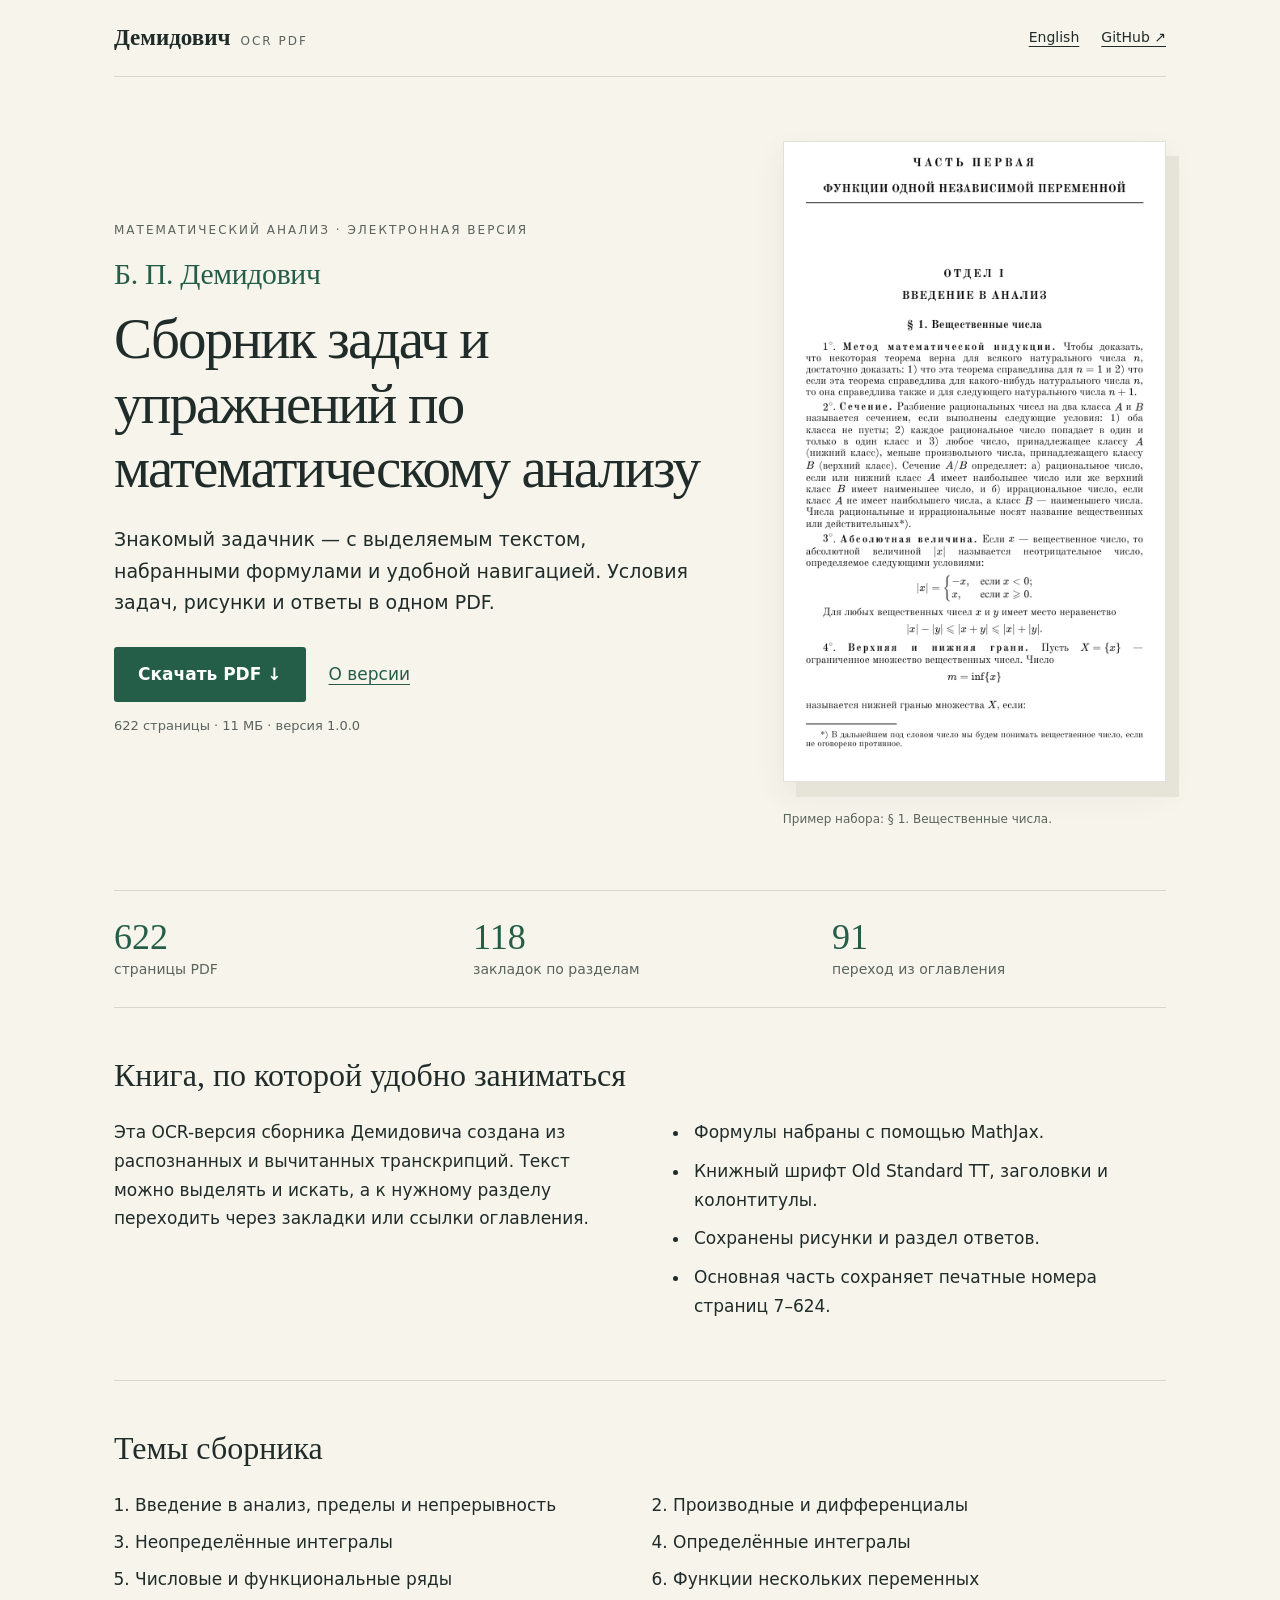
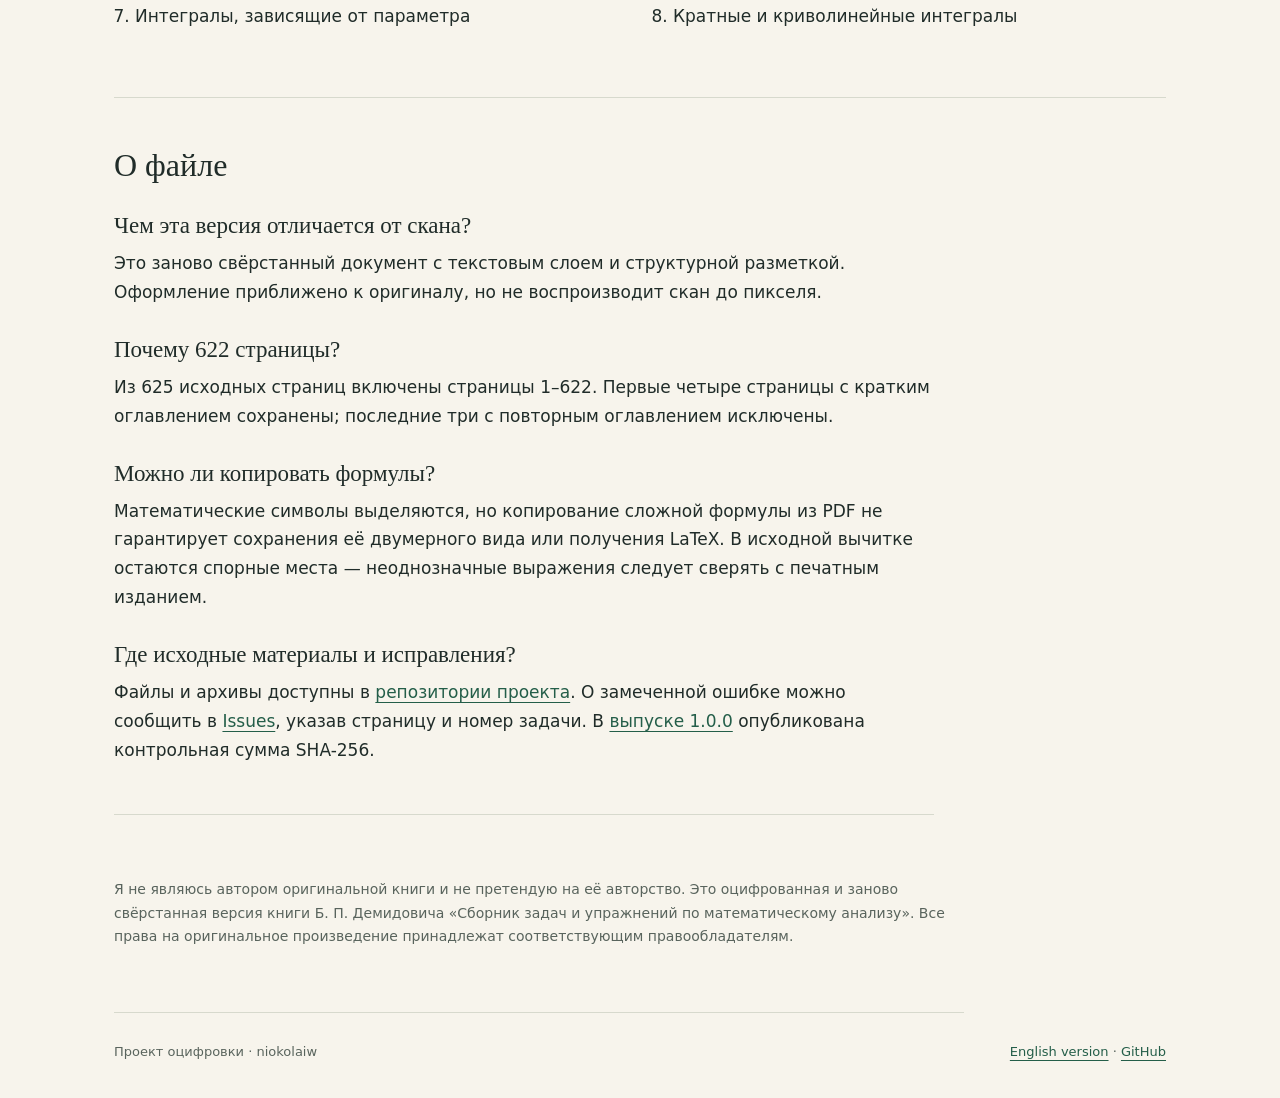
==== docs/index.html @ cefa4a16 "Add bilingual book pages with search metadata and sitemap" ====
<!doctype html>
<html lang="ru">
<head>
  <meta charset="utf-8">
  <meta name="viewport" content="width=device-width,initial-scale=1">
  <title>Демидович — сборник задач по математическому анализу, OCR PDF</title>
  <meta name="description" content="Б. П. Демидович: сборник задач и упражнений по математическому анализу в PDF. 622 страницы, выделяемый текст и формулы, ответы, 118 закладок. Скачать OCR-версию.">
  <meta name="robots" content="index,follow,max-image-preview:large">
  <link rel="canonical" href="https://niokolaiw.github.io/Demidovich-ocr-full-/">
  <link rel="alternate" hreflang="ru" href="https://niokolaiw.github.io/Demidovich-ocr-full-/">
  <link rel="alternate" hreflang="en" href="https://niokolaiw.github.io/Demidovich-ocr-full-/en/">
  <link rel="alternate" hreflang="x-default" href="https://niokolaiw.github.io/Demidovich-ocr-full-/">
  <link rel="sitemap" type="application/xml" href="sitemap.xml">
  <link rel="stylesheet" href="style.css">
  <meta property="og:type" content="website">
  <meta property="og:locale" content="ru_RU">
  <meta property="og:title" content="Демидович — математический анализ. OCR PDF">
  <meta property="og:description" content="622 страницы с выделяемым текстом и формулами, ответами, закладками и оглавлением. Восстановленная книжная вёрстка.">
  <meta property="og:url" content="https://niokolaiw.github.io/Demidovich-ocr-full-/">
  <meta property="og:image" content="https://niokolaiw.github.io/Demidovich-ocr-full-/preview-page.png">
  <meta name="twitter:card" content="summary_large_image">
  <script type="application/ld+json">{"@context":"https://schema.org","@type":"Book","name":"Сборник задач и упражнений по математическому анализу","alternateName":"Problems and Exercises in Mathematical Analysis","author":{"@type":"Person","name":"Борис Павлович Демидович"},"inLanguage":"ru","bookFormat":"https://schema.org/EBook","numberOfPages":622,"url":"https://niokolaiw.github.io/Demidovich-ocr-full-/","description":"Оцифрованная и заново свёрстанная версия сборника задач Б. П. Демидовича. Выделяемый текст, математические символы, ответы и закладки.","image":"https://niokolaiw.github.io/Demidovich-ocr-full-/preview-page.png","encoding":{"@type":"MediaObject","encodingFormat":"application/pdf","contentUrl":"https://github.com/niokolaiw/Demidovich-ocr-full-/releases/download/v1.0.0/demidovich-mathematical-analysis-ocr.pdf"}}</script>
</head>
<body>
<a class="skip" href="#main">К содержанию</a>
<div class="wrap">
  <header><a class="brand" href="./">Демидович<span>OCR PDF</span></a><nav aria-label="Главная навигация"><a href="en/" lang="en" hreflang="en">English</a><a href="https://github.com/niokolaiw/Demidovich-ocr-full-">GitHub ↗</a></nav></header>
  <main id="main">
    <section class="hero" aria-labelledby="book-title">
      <div><p class="eyebrow">Математический анализ · Электронная версия</p>
        <h1 id="book-title"><span>Б. П. Демидович</span>Сборник задач и упражнений по математическому анализу</h1>
        <p class="lead">Знакомый задачник — с выделяемым текстом, набранными формулами и удобной навигацией. Условия задач, рисунки и ответы в одном PDF.</p>
        <div class="actions"><a class="button" href="https://github.com/niokolaiw/Demidovich-ocr-full-/releases/download/v1.0.0/demidovich-mathematical-analysis-ocr.pdf">Скачать PDF ↓</a><a href="#about">О версии</a></div>
        <p class="small">622 страницы · 11 МБ · версия 1.0.0</p>
      </div>
      <figure class="preview"><a href="preview-page.png" aria-label="Открыть пример страницы в полном размере"><img src="preview-page.png" alt="Б. П. Демидович: начало раздела «Введение в анализ» в восстановленной вёрстке" width="471" height="790" fetchpriority="high"></a><figcaption>Пример набора: § 1. Вещественные числа.</figcaption></figure>
    </section>
    <div class="facts" aria-label="Навигация по книге"><div><b>622</b><span>страницы PDF</span></div><div><b>118</b><span>закладок по разделам</span></div><div><b>91</b><span>переход из оглавления</span></div></div>
    <section class="section" id="about"><h2>Книга, по которой удобно заниматься</h2><div class="columns"><p>Эта OCR-версия сборника Демидовича создана из распознанных и вычитанных транскрипций. Текст можно выделять и искать, а к нужному разделу переходить через закладки или ссылки оглавления.</p><ul class="features"><li>Формулы набраны с помощью MathJax.</li><li>Книжный шрифт Old Standard TT, заголовки и колонтитулы.</li><li>Сохранены рисунки и раздел ответов.</li><li>Основная часть сохраняет печатные номера страниц 7–624.</li></ul></div></section>
    <section class="section"><h2>Темы сборника</h2><ol class="subjects"><li>Введение в анализ, пределы и непрерывность</li><li>Производные и дифференциалы</li><li>Неопределённые интегралы</li><li>Определённые интегралы</li><li>Числовые и функциональные ряды</li><li>Функции нескольких переменных</li><li>Интегралы, зависящие от параметра</li><li>Кратные и криволинейные интегралы</li></ol></section>
    <section class="section questions"><h2>О файле</h2><h3>Чем эта версия отличается от скана?</h3><p>Это заново свёрстанный документ с текстовым слоем и структурной разметкой. Оформление приближено к оригиналу, но не воспроизводит скан до пикселя.</p><h3>Почему 622 страницы?</h3><p>Из 625 исходных страниц включены страницы 1–622. Первые четыре страницы с кратким оглавлением сохранены; последние три с повторным оглавлением исключены.</p><h3>Можно ли копировать формулы?</h3><p>Математические символы выделяются, но копирование сложной формулы из PDF не гарантирует сохранения её двумерного вида или получения LaTeX. В исходной вычитке остаются спорные места — неоднозначные выражения следует сверять с печатным изданием.</p><h3>Где исходные материалы и исправления?</h3><p>Файлы и архивы доступны в <a href="https://github.com/niokolaiw/Demidovich-ocr-full-">репозитории проекта</a>. О замеченной ошибке можно сообщить в <a href="https://github.com/niokolaiw/Demidovich-ocr-full-/issues">Issues</a>, указав страницу и номер задачи. В <a href="https://github.com/niokolaiw/Demidovich-ocr-full-/releases/tag/v1.0.0">выпуске 1.0.0</a> опубликована контрольная сумма SHA-256.</p></section>
    <section class="section credit" aria-label="Авторство"><p>Я не являюсь автором оригинальной книги и не претендую на её авторство. Это оцифрованная и заново свёрстанная версия книги Б. П. Демидовича «Сборник задач и упражнений по математическому анализу». Все права на оригинальное произведение принадлежат соответствующим правообладателям.</p></section>
  </main>
  <footer><span>Проект оцифровки · niokolaiw</span><div><a href="en/" lang="en">English version</a> · <a href="https://github.com/niokolaiw/Demidovich-ocr-full-">GitHub</a></div></footer>
</div>
</body>
</html>
---- docs/style.css ----
:root{color-scheme:light;--paper:#f7f4ec;--ink:#202c29;--muted:#59645d;--line:#d7d9cd;--green:#245e49}*{box-sizing:border-box}html{scroll-behavior:smooth}body{margin:0;background:var(--paper);color:var(--ink);font:17px/1.7 system-ui,-apple-system,BlinkMacSystemFont,"Segoe UI",sans-serif}a{color:var(--green);text-underline-offset:4px}a:hover{text-decoration-thickness:2px}a:focus-visible{outline:3px solid #9f6028;outline-offset:5px}.wrap{max-width:1120px;padding:0 34px;margin:auto}.skip{position:absolute;top:-100px;left:20px;background:white;padding:10px}.skip:focus{top:10px}header{display:flex;align-items:center;justify-content:space-between;gap:24px;padding:25px 0;border-bottom:1px solid var(--line)}.brand{font:700 23px Georgia,serif;text-decoration:none;color:var(--ink)}.brand span{font:12px system-ui,sans-serif;letter-spacing:2px;margin-left:10px;color:var(--muted)}nav{display:flex;gap:22px;font-size:14px}nav a{color:var(--ink)}.hero{display:grid;grid-template-columns:1.25fr .8fr;gap:70px;align-items:center;padding:64px 0 60px}.eyebrow{text-transform:uppercase;letter-spacing:2px;color:var(--muted);font-size:12px;margin:0 0 17px}h1,h2,h3{font-family:Georgia,"Times New Roman",serif;line-height:1.13;font-weight:400}h1{font-size:clamp(36px,4.6vw,57px);letter-spacing:-1.8px;margin:0 0 24px}h1 span{display:block;font-size:.52em;letter-spacing:-.3px;margin-bottom:16px;color:var(--green)}.lead{font-size:19px;line-height:1.65;max-width:610px}.actions{display:flex;flex-wrap:wrap;align-items:center;gap:13px 23px;margin:29px 0 13px}.button{background:var(--green);color:#fff;padding:13px 24px;border-radius:3px;text-decoration:none;font-weight:650}.button:hover{background:#194633}.small{font-size:13px;color:var(--muted)}.preview{margin:0;position:relative}.preview img{width:100%;height:auto;display:block;border:1px solid #e2e1d9;box-shadow:13px 15px 0 #e6e4d9,0 12px 30px #22332a13}.preview figcaption{font-size:12px;color:var(--muted);margin-top:27px}.facts{display:grid;grid-template-columns:repeat(3,1fr);border-block:1px solid var(--line);padding:25px 0;gap:25px}.facts div{display:flex;flex-direction:column}.facts b{font:36px Georgia,serif;color:var(--green)}.facts span{font-size:14px;color:var(--muted)}.section{padding:49px 0;border-bottom:1px solid var(--line)}.section h2{font-size:32px;margin:0 0 25px}.columns{display:grid;grid-template-columns:1fr 1fr;gap:60px}.columns p:first-child{margin-top:0}.features{padding-left:20px;margin:0}.features li{padding:0 0 10px 4px}.subjects{display:grid;grid-template-columns:1fr 1fr;gap:8px 45px;padding-left:21px}.questions{max-width:820px}.questions h3{font-size:23px;margin:30px 0 10px}.questions p{margin:0}.credit{color:var(--muted);font-size:14px;max-width:850px}footer{padding:28px 0 35px;display:flex;flex-wrap:wrap;gap:18px 30px;justify-content:space-between;font-size:13px;color:var(--muted)}@media(max-width:760px){.wrap{padding:0 22px}header{padding:20px 0}.brand{font-size:20px}nav{gap:15px}.hero{grid-template-columns:1fr;gap:34px;padding:40px 0}.preview{max-width:330px;margin:0 auto 10px}.hero h1{letter-spacing:-1px}.columns{grid-template-columns:1fr;gap:20px}.subjects{grid-template-columns:1fr}.facts{gap:12px}.facts b{font-size:30px}.facts span{font-size:12px}.section{padding:35px 0}}@media(prefers-reduced-motion:reduce){html{scroll-behavior:auto}}
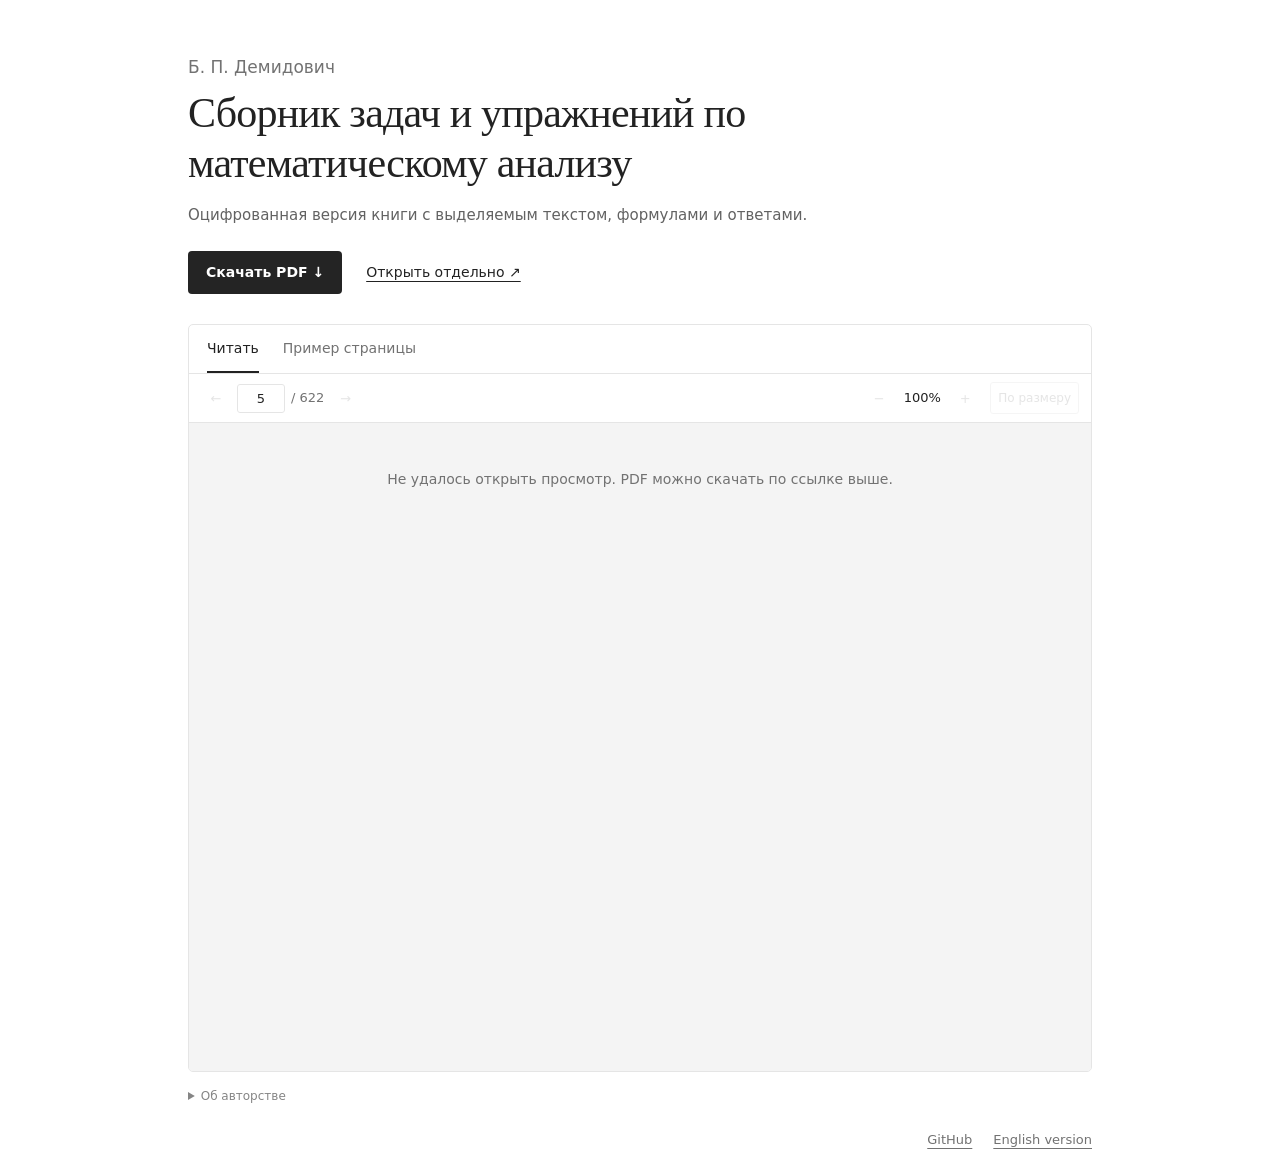
==== commit 47fe4e25: "Simplify book page and add interactive PDF reader" ====
--- a/docs/index.html
+++ b/docs/index.html
@@ -2,6 +2,7 @@
 <html lang="ru">
 <head>
   <meta charset="utf-8">
+  <meta name="google-site-verification" content="y5gt8MuSZrAHGrpWSThdv7-dF0_ahBP42nWqgW1MVE4">
   <meta name="viewport" content="width=device-width,initial-scale=1">
   <title>Демидович — сборник задач по математическому анализу, OCR PDF</title>
   <meta name="description" content="Б. П. Демидович: сборник задач и упражнений по математическому анализу в PDF. 622 страницы, выделяемый текст и формулы, ответы, 118 закладок. Скачать OCR-версию.">
@@ -11,7 +12,7 @@
   <link rel="alternate" hreflang="en" href="https://niokolaiw.github.io/Demidovich-ocr-full-/en/">
   <link rel="alternate" hreflang="x-default" href="https://niokolaiw.github.io/Demidovich-ocr-full-/">
   <link rel="sitemap" type="application/xml" href="sitemap.xml">
-  <link rel="stylesheet" href="style.css">
+  <link rel="stylesheet" href="minimal.css">
   <meta property="og:type" content="website">
   <meta property="og:locale" content="ru_RU">
   <meta property="og:title" content="Демидович — математический анализ. OCR PDF">
@@ -20,28 +21,15 @@
   <meta property="og:image" content="https://niokolaiw.github.io/Demidovich-ocr-full-/preview-page.png">
   <meta name="twitter:card" content="summary_large_image">
   <script type="application/ld+json">{"@context":"https://schema.org","@type":"Book","name":"Сборник задач и упражнений по математическому анализу","alternateName":"Problems and Exercises in Mathematical Analysis","author":{"@type":"Person","name":"Борис Павлович Демидович"},"inLanguage":"ru","bookFormat":"https://schema.org/EBook","numberOfPages":622,"url":"https://niokolaiw.github.io/Demidovich-ocr-full-/","description":"Оцифрованная и заново свёрстанная версия сборника задач Б. П. Демидовича. Выделяемый текст, математические символы, ответы и закладки.","image":"https://niokolaiw.github.io/Demidovich-ocr-full-/preview-page.png","encoding":{"@type":"MediaObject","encodingFormat":"application/pdf","contentUrl":"https://github.com/niokolaiw/Demidovich-ocr-full-/releases/download/v1.0.0/demidovich-mathematical-analysis-ocr.pdf"}}</script>
+<script type="module" src="reader.js"></script>
 </head>
-<body>
-<a class="skip" href="#main">К содержанию</a>
-<div class="wrap">
-  <header><a class="brand" href="./">Демидович<span>OCR PDF</span></a><nav aria-label="Главная навигация"><a href="en/" lang="en" hreflang="en">English</a><a href="https://github.com/niokolaiw/Demidovich-ocr-full-">GitHub ↗</a></nav></header>
-  <main id="main">
-    <section class="hero" aria-labelledby="book-title">
-      <div><p class="eyebrow">Математический анализ · Электронная версия</p>
-        <h1 id="book-title"><span>Б. П. Демидович</span>Сборник задач и упражнений по математическому анализу</h1>
-        <p class="lead">Знакомый задачник — с выделяемым текстом, набранными формулами и удобной навигацией. Условия задач, рисунки и ответы в одном PDF.</p>
-        <div class="actions"><a class="button" href="https://github.com/niokolaiw/Demidovich-ocr-full-/releases/download/v1.0.0/demidovich-mathematical-analysis-ocr.pdf">Скачать PDF ↓</a><a href="#about">О версии</a></div>
-        <p class="small">622 страницы · 11 МБ · версия 1.0.0</p>
-      </div>
-      <figure class="preview"><a href="preview-page.png" aria-label="Открыть пример страницы в полном размере"><img src="preview-page.png" alt="Б. П. Демидович: начало раздела «Введение в анализ» в восстановленной вёрстке" width="471" height="790" fetchpriority="high"></a><figcaption>Пример набора: § 1. Вещественные числа.</figcaption></figure>
-    </section>
-    <div class="facts" aria-label="Навигация по книге"><div><b>622</b><span>страницы PDF</span></div><div><b>118</b><span>закладок по разделам</span></div><div><b>91</b><span>переход из оглавления</span></div></div>
-    <section class="section" id="about"><h2>Книга, по которой удобно заниматься</h2><div class="columns"><p>Эта OCR-версия сборника Демидовича создана из распознанных и вычитанных транскрипций. Текст можно выделять и искать, а к нужному разделу переходить через закладки или ссылки оглавления.</p><ul class="features"><li>Формулы набраны с помощью MathJax.</li><li>Книжный шрифт Old Standard TT, заголовки и колонтитулы.</li><li>Сохранены рисунки и раздел ответов.</li><li>Основная часть сохраняет печатные номера страниц 7–624.</li></ul></div></section>
-    <section class="section"><h2>Темы сборника</h2><ol class="subjects"><li>Введение в анализ, пределы и непрерывность</li><li>Производные и дифференциалы</li><li>Неопределённые интегралы</li><li>Определённые интегралы</li><li>Числовые и функциональные ряды</li><li>Функции нескольких переменных</li><li>Интегралы, зависящие от параметра</li><li>Кратные и криволинейные интегралы</li></ol></section>
-    <section class="section questions"><h2>О файле</h2><h3>Чем эта версия отличается от скана?</h3><p>Это заново свёрстанный документ с текстовым слоем и структурной разметкой. Оформление приближено к оригиналу, но не воспроизводит скан до пикселя.</p><h3>Почему 622 страницы?</h3><p>Из 625 исходных страниц включены страницы 1–622. Первые четыре страницы с кратким оглавлением сохранены; последние три с повторным оглавлением исключены.</p><h3>Можно ли копировать формулы?</h3><p>Математические символы выделяются, но копирование сложной формулы из PDF не гарантирует сохранения её двумерного вида или получения LaTeX. В исходной вычитке остаются спорные места — неоднозначные выражения следует сверять с печатным изданием.</p><h3>Где исходные материалы и исправления?</h3><p>Файлы и архивы доступны в <a href="https://github.com/niokolaiw/Demidovich-ocr-full-">репозитории проекта</a>. О замеченной ошибке можно сообщить в <a href="https://github.com/niokolaiw/Demidovich-ocr-full-/issues">Issues</a>, указав страницу и номер задачи. В <a href="https://github.com/niokolaiw/Demidovich-ocr-full-/releases/tag/v1.0.0">выпуске 1.0.0</a> опубликована контрольная сумма SHA-256.</p></section>
-    <section class="section credit" aria-label="Авторство"><p>Я не являюсь автором оригинальной книги и не претендую на её авторство. Это оцифрованная и заново свёрстанная версия книги Б. П. Демидовича «Сборник задач и упражнений по математическому анализу». Все права на оригинальное произведение принадлежат соответствующим правообладателям.</p></section>
-  </main>
-  <footer><span>Проект оцифровки · niokolaiw</span><div><a href="en/" lang="en">English version</a> · <a href="https://github.com/niokolaiw/Demidovich-ocr-full-">GitHub</a></div></footer>
-</div>
-</body>
-</html>
+<body><main class="wrap" id="main">
+<section class="intro"><p class="author">Б. П. Демидович</p><h1>Сборник задач и упражнений по математическому анализу</h1><p class="description">Оцифрованная версия книги с выделяемым текстом, формулами и ответами.</p><div class="actions"><a class="download" href="demidovich.pdf" download="demidovich-mathematical-analysis-ocr.pdf">Скачать PDF ↓</a><a href="demidovich.pdf" target="_blank" rel="noopener">Открыть отдельно ↗</a></div></section>
+<section class="document" aria-label="Читать">
+<div class="document-tabs" role="tablist" aria-label="Читать"><button id="read-tab" role="tab" aria-selected="true" aria-controls="reader-panel" type="button">Читать</button><button id="sample-tab" role="tab" aria-selected="false" aria-controls="sample-panel" tabindex="-1" type="button">Пример страницы</button></div>
+<div id="reader-panel" role="tabpanel" aria-labelledby="read-tab"><div class="toolbar"><div class="pagination"><button id="prev" type="button" aria-label="Предыдущая страница" disabled>←</button><label class="sr-only" for="page-number">Страница</label><input id="page-number" type="number" inputmode="numeric" min="1" max="622" value="5" aria-label="Страница" disabled><span class="page-total">/ <span id="page-count">622</span></span><button id="next" type="button" aria-label="Следующая страница" disabled>→</button></div><div class="zoom"><button id="zoom-out" type="button" aria-label="Уменьшить" disabled>−</button><output id="zoom-level" aria-live="off">100%</output><button id="zoom-in" type="button" aria-label="Увеличить" disabled>+</button><button id="fit" type="button" disabled>По размеру</button></div></div>
+<div id="stage" class="stage" aria-busy="true" tabindex="0" aria-label="Читать"><p id="status" role="status">Загрузка документа…</p><div id="pdf-page" class="pdf-page"></div></div></div>
+<div id="sample-panel" role="tabpanel" aria-labelledby="sample-tab" hidden><a href="preview-page.png" target="_blank" rel="noopener"><img class="sample-image" src="preview-page.png" alt="Пример страницы — Б. П. Демидович" width="471" height="790" loading="lazy"></a></div></section>
+<details class="credit"><summary>Об авторстве</summary><p>Я не являюсь автором оригинальной книги и не претендую на её авторство. Это оцифрованная и заново свёрстанная версия книги Б. П. Демидовича. Все права на оригинальное произведение принадлежат соответствующим правообладателям.</p></details>
+<footer><a href="https://github.com/niokolaiw/Demidovich-ocr-full-">GitHub</a><a href="en/" lang="en" hreflang="en">English version</a></footer>
+</main></body></html>
--- a/docs/minimal.css
+++ b/docs/minimal.css
@@ -0,0 +1 @@
+:root{color-scheme:light;--ink:#222;--muted:#727272;--line:#e5e5e5}*{box-sizing:border-box}body{margin:0;color:var(--ink);background:#fff;font:16px/1.55 system-ui,-apple-system,BlinkMacSystemFont,"Segoe UI",sans-serif}a{color:inherit;text-underline-offset:4px}button,input{font:inherit}button,a,input,summary{-webkit-tap-highlight-color:transparent}a:focus-visible,button:focus-visible,input:focus-visible,summary:focus-visible{outline:2px solid #5274a8;outline-offset:4px}button{cursor:pointer}button:disabled{opacity:.35;cursor:default}.wrap{max-width:960px;margin:auto;padding:54px 28px 24px}.intro{max-width:760px}.author{font-size:17px;color:var(--muted);margin:0 0 9px}h1{font:400 clamp(29px,3.7vw,42px)/1.18 Georgia,"Times New Roman",serif;letter-spacing:-.8px;margin:0 0 16px}.description{font-size:15px;color:#626262;margin:0;max-width:640px}.actions{display:flex;align-items:center;flex-wrap:wrap;gap:24px;margin:23px 0 30px;font-size:14px}.download{display:inline-block;background:#242424;color:#fff;border-radius:4px;padding:11px 18px;text-decoration:none;font-weight:600}.download:hover{background:#444}.document{border:1px solid var(--line);border-radius:5px;overflow:hidden}.document-tabs{display:flex;gap:24px;padding:0 18px;border-bottom:1px solid var(--line)}.document-tabs button{border:0;background:none;color:var(--muted);padding:13px 0 11px;font-size:14px;border-bottom:2px solid transparent}.document-tabs button[aria-selected=true]{color:var(--ink);border-bottom-color:var(--ink)}.toolbar{display:flex;flex-wrap:wrap;justify-content:space-between;align-items:center;gap:8px;padding:8px 12px;border-bottom:1px solid var(--line);font-size:13px}.pagination,.zoom{display:flex;gap:6px;align-items:center}.toolbar button{border:1px solid transparent;border-radius:3px;background:transparent;min-width:30px;min-height:32px;padding:4px 7px;line-height:1}.toolbar button:hover:not(:disabled){background:#f1f1f1}.toolbar input{width:48px;padding:3px 2px;text-align:center;border:1px solid var(--line);border-radius:3px;background:#fff;color:var(--ink);height:29px;appearance:textfield}.toolbar input::-webkit-inner-spin-button{appearance:none}.page-total{color:var(--muted);white-space:nowrap}#zoom-level{width:44px;text-align:center;font-variant-numeric:tabular-nums}#fit{border-color:var(--line);margin-left:4px;font-size:12px}.stage{height:clamp(430px,72vh,760px);background:#f4f4f4;overflow:auto;position:relative;padding:18px;overscroll-behavior:contain}.pdf-page{position:relative;margin:0 auto;background:white;box-shadow:0 2px 7px #00000013}.pdf-page:empty{display:none}.pdf-page canvas{display:block}#status{font-size:14px;color:var(--muted);text-align:center;margin:28px 12px}#status:empty{display:none}[hidden]{display:none!important}#sample-panel{padding:24px;background:#f4f4f4}.sample-image{display:block;width:auto;max-width:100%;height:auto;max-height:75vh;margin:auto;box-shadow:0 2px 7px #00000013}.credit{font-size:12px;color:#858585;margin-top:15px;max-width:760px}.credit summary{cursor:pointer;width:fit-content}.credit p{margin:9px 0 0}footer{display:flex;justify-content:flex-end;gap:21px;font-size:13px;margin-top:24px;color:var(--muted)}.sr-only{position:absolute;width:1px;height:1px;padding:0;margin:-1px;overflow:hidden;clip:rect(0,0,0,0);white-space:nowrap;border:0}.textLayer{position:absolute;text-align:initial;inset:0;overflow:clip;opacity:1;line-height:1;text-size-adjust:none;forced-color-adjust:none;transform-origin:0 0;caret-color:CanvasText;z-index:1;--min-font-size:1;--text-scale-factor:calc(var(--total-scale-factor) * var(--min-font-size));--min-font-size-inv:calc(1 / var(--min-font-size))}.textLayer :is(span,br){color:transparent;position:absolute;white-space:pre;cursor:text;transform-origin:0% 0%}.textLayer>:not(.markedContent),.textLayer .markedContent span:not(.markedContent){z-index:1;--font-height:0;font-size:calc(var(--text-scale-factor) * var(--font-height));--scale-x:1;--rotate:0deg;transform:rotate(var(--rotate)) scaleX(var(--scale-x)) scale(var(--min-font-size-inv))}.textLayer .markedContent{display:contents}.textLayer span[role=img]{user-select:none;cursor:default}.textLayer ::selection{background:#7ea5e766}@media(max-width:540px){.wrap{padding:30px 16px 22px}h1{letter-spacing:-.4px}.author{font-size:15px}.actions{margin:20px 0 24px;gap:20px}.toolbar{padding:6px 5px;gap:3px}.pagination,.zoom{gap:2px}.toolbar button{min-width:25px;padding:4px 5px}#zoom-level{width:38px;font-size:12px}#fit{font-size:11px;margin-left:0}.toolbar input{width:39px}.stage{padding:12px;height:65vh;min-height:420px}.credit{margin-top:12px}footer{justify-content:flex-start}}
